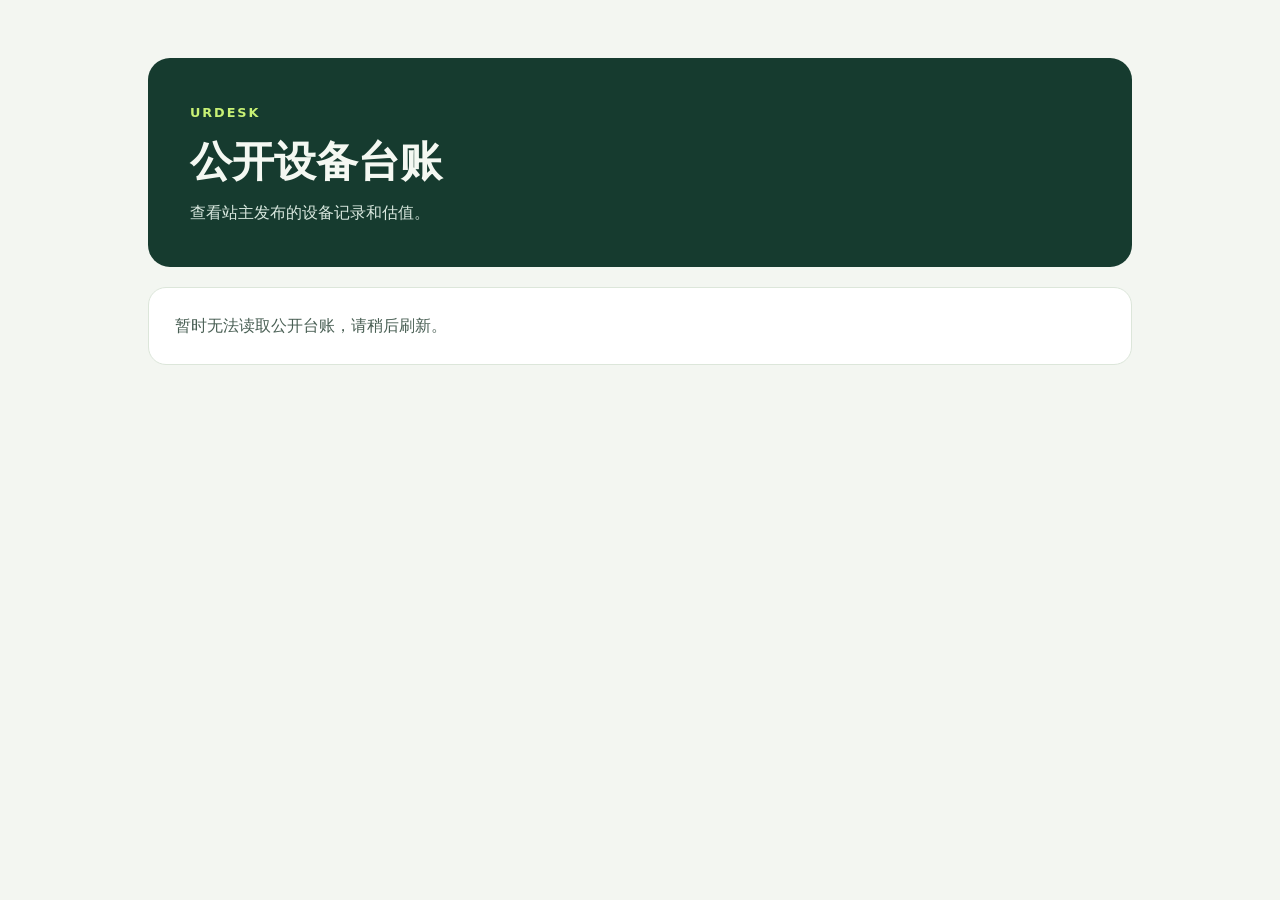
==== ledger.html @ 88474889 "Add public read-only device ledger" ====
<!doctype html>
<html lang="zh-CN">
<head>
  <meta charset="utf-8">
  <meta name="viewport" content="width=device-width, initial-scale=1">
  <title>公开设备台账 · Urdesk</title>
  <style>
    *{box-sizing:border-box}body{margin:0;background:#f3f6f1;color:#182b24;font:16px/1.5 system-ui,sans-serif}main{max-width:1100px;margin:auto;padding:clamp(20px,6vw,58px)}
    header{padding:clamp(22px,5vw,42px);background:#163b2f;color:#f4f8f2;border-radius:22px}.tag{color:#c8f175;font-size:.8rem;font-weight:750;letter-spacing:.15em}
    h1{margin:6px 0 8px;font-size:clamp(26px,5vw,42px)}header p{margin:0;color:#d9e8df}
    .card{margin-top:20px;padding:clamp(14px,3vw,26px);background:white;border:1px solid #dce6da;border-radius:18px}
    #publicDeviceMessage{margin:0;color:#495f54}.scroll{overflow:auto}table{border-collapse:collapse;width:100%;margin-top:15px;text-align:left}th,td{padding:12px;border-bottom:1px solid #e1e9df;white-space:nowrap}th{background:#eff4ed}tr:last-child td{border-bottom:0}
  </style>
  <script src="./public-ledger-config.js" defer></script>
  <script src="./public-ledger.js" defer></script>
</head>
<body>
  <main>
    <header><span class="tag">URDESK</span><h1>公开设备台账</h1><p>查看站主发布的设备记录和估值。</p></header>
    <section class="card" aria-label="公开设备">
      <p id="publicDeviceMessage" role="status">公开台账尚未连接。</p>
      <div class="scroll">
        <table id="publicDeviceTable" hidden>
          <thead><tr><th>设备</th><th>品牌</th><th>类别</th><th>状态</th><th>购入日期</th><th>处置日期</th><th>发布时估值</th></tr></thead>
          <tbody id="publicDeviceRows"></tbody>
        </table>
      </div>
    </section>
  </main>
</body>
</html>
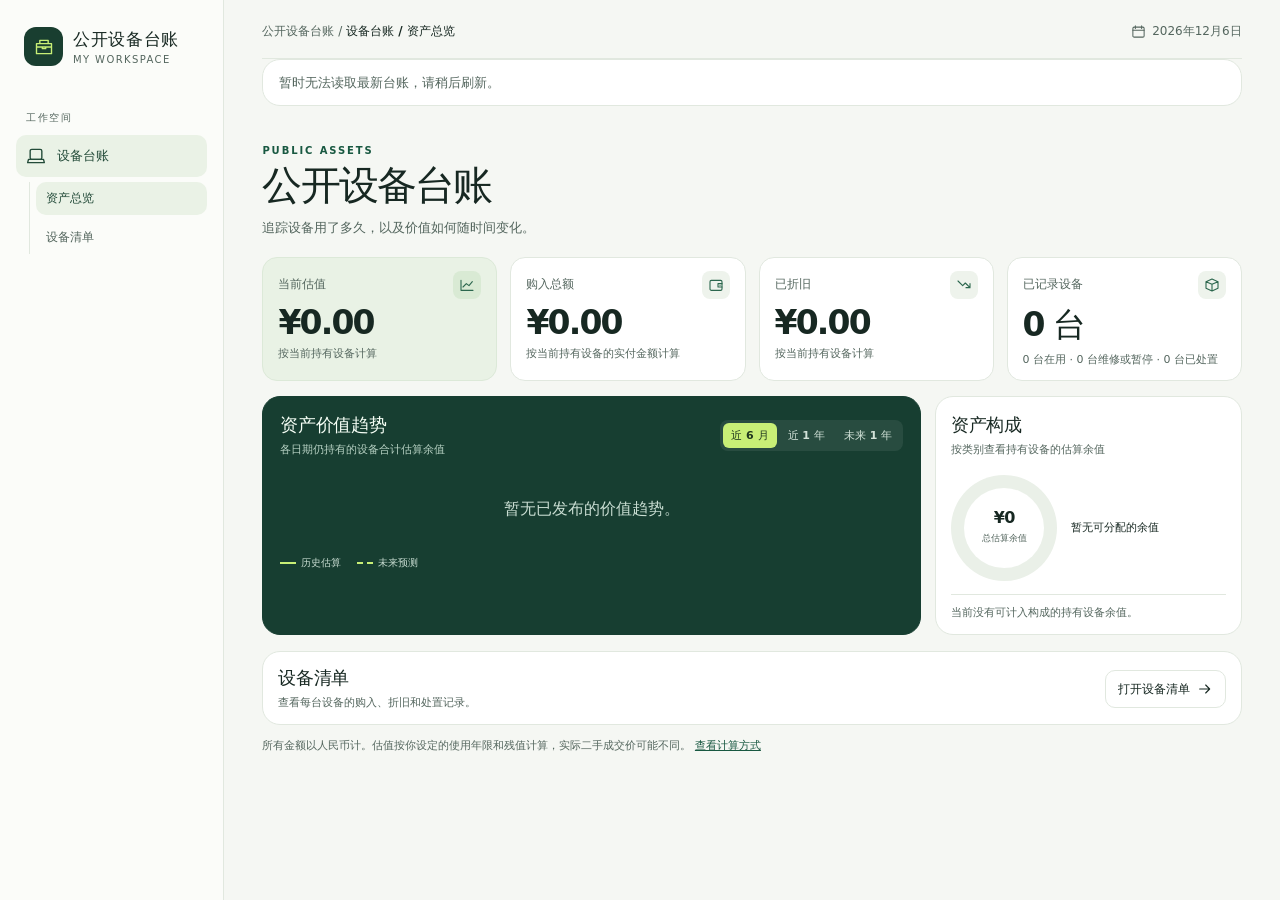
==== commit 7403c683: "Publish the full read-only device module" ====
--- a/ledger.html
+++ b/ledger.html
@@ -11,8 +11,13 @@
     .card{margin-top:20px;padding:clamp(14px,3vw,26px);background:white;border:1px solid #dce6da;border-radius:18px}
     #publicDeviceMessage{margin:0;color:#495f54}.scroll{overflow:auto}table{border-collapse:collapse;width:100%;margin-top:15px;text-align:left}th,td{padding:12px;border-bottom:1px solid #e1e9df;white-space:nowrap}th{background:#eff4ed}tr:last-child td{border-bottom:0}
   </style>
+  <script>
+    if (!new URLSearchParams(location.search).has("summary")) {
+      location.replace("./?view=public" + location.hash);
+    }
+  </script>
   <script src="./public-ledger-config.js" defer></script>
-  <script src="./public-ledger.js" defer></script>
+  <script src="./public-ledger.js?v=2" defer></script>
 </head>
 <body>
   <main>
